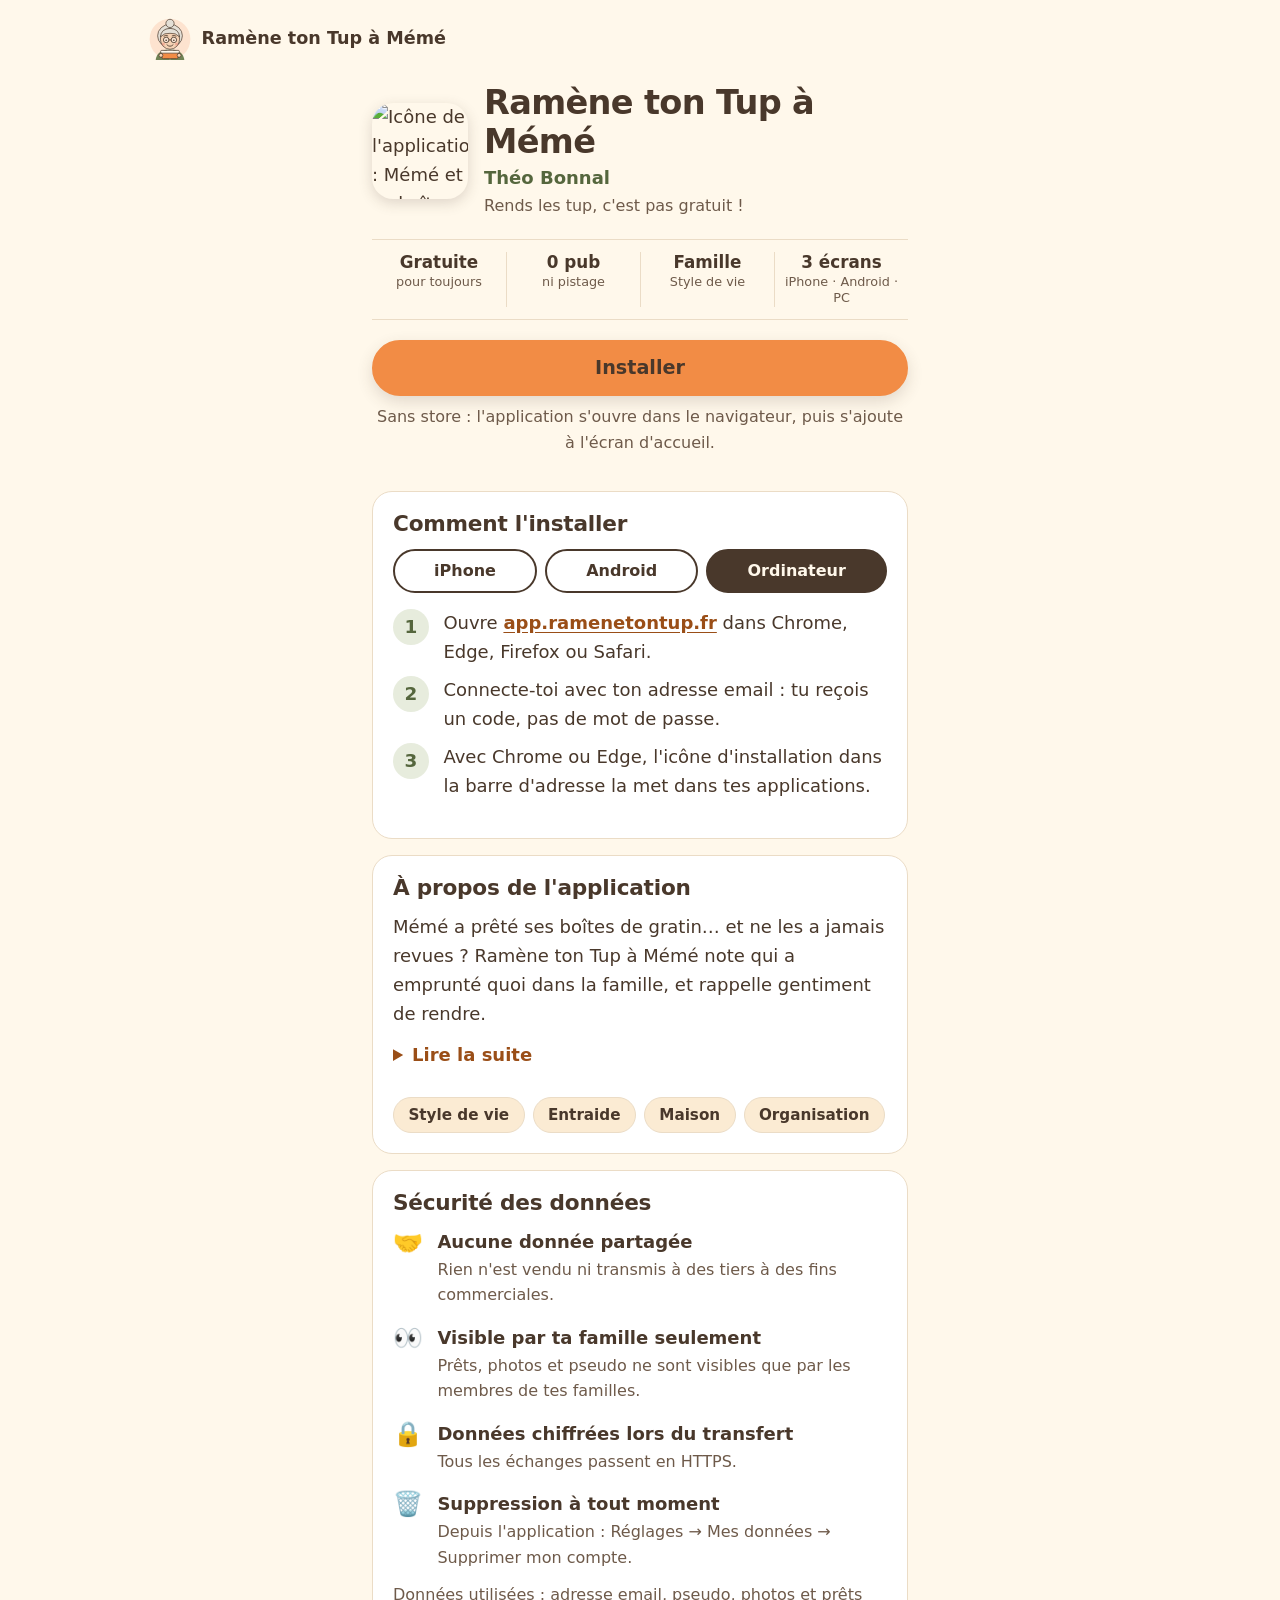
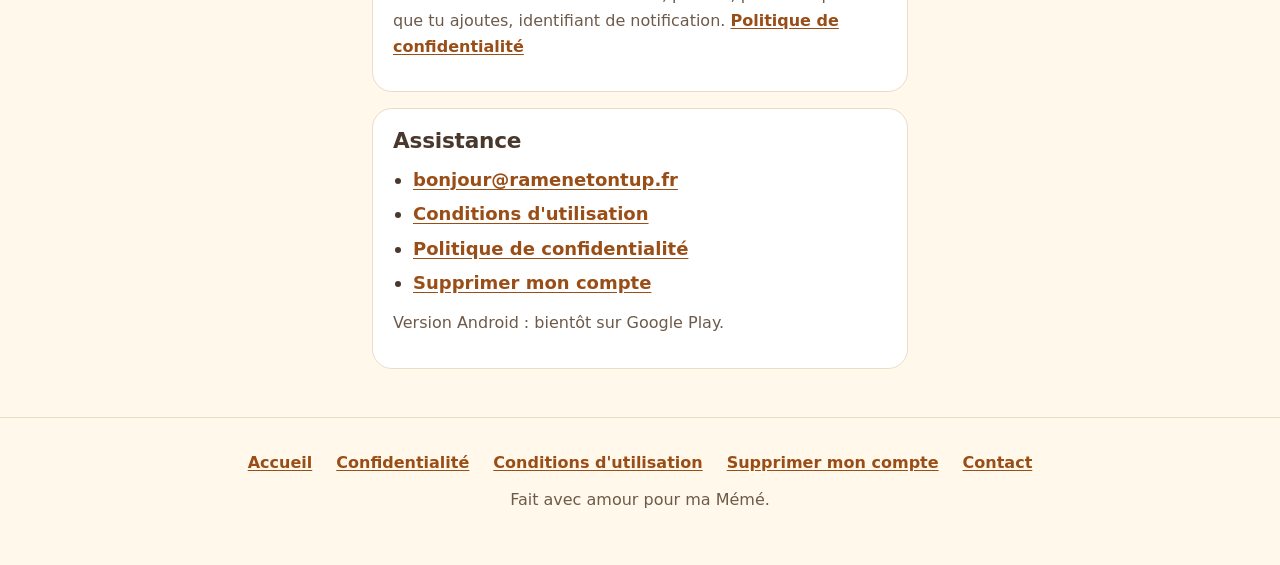
==== application.html @ ef3092c3 "Add files via upload" ====
<!doctype html>
<html lang="fr">
<head>
  <meta charset="utf-8">
  <meta name="viewport" content="width=device-width, initial-scale=1">
  <title>L'application — Ramène ton Tup à Mémé</title>
  <meta name="description" content="Ramène ton Tup à Mémé : note les boîtes prêtées en famille et rappelle gentiment de les rendre. Gratuite, sans publicité, sur iPhone, Android et ordinateur.">
  <meta name="theme-color" content="#FFF8EB">
  <meta property="og:type" content="website">
  <meta property="og:locale" content="fr_FR">
  <meta property="og:title" content="Ramène ton Tup à Mémé — l'application">
  <meta property="og:description" content="Note les boîtes prêtées en famille et rappelle gentiment de les rendre.">
  <meta property="og:url" content="https://ramenetontup.fr/application">
  <meta property="og:image" content="https://ramenetontup.fr/og-image.png">
  <link rel="icon" href="meme.svg" type="image/svg+xml">
  <link rel="apple-touch-icon" href="apple-touch-icon.png">
  <link rel="stylesheet" href="style.css">
</head>
<body>
<header class="site-header">
  <div class="wrap">
    <a class="brand" href="./"><img src="meme.svg" alt="" width="44" height="44">Ramène ton Tup à Mémé</a>
  </div>
</header>

<main class="listing">
  <!-- En-tête de fiche : icône, nom, éditeur, infos clés -->
  <section class="app-head">
    <div class="narrow">
      <div class="app-id">
        <img class="app-icon" src="icone-app.png" alt="Icône de l'application : Mémé et sa boîte orange" width="96" height="96">
        <div>
          <h1>Ramène ton Tup à Mémé</h1>
          <p class="app-dev">Théo Bonnal</p>
          <p class="app-tagline">Rends les tup, c'est pas gratuit&nbsp;!</p>
        </div>
      </div>

      <ul class="app-facts" aria-label="En bref">
        <li><strong>Gratuite</strong><span>pour toujours</span></li>
        <li><strong>0 pub</strong><span>ni pistage</span></li>
        <li><strong>Famille</strong><span>Style de vie</span></li>
        <li><strong>3 écrans</strong><span>iPhone · Android · PC</span></li>
      </ul>

      <a class="button primary install" id="install" href="https://app.ramenetontup.fr/">Installer</a>
      <p class="muted center">Sans store&nbsp;: l'application s'ouvre dans le navigateur, puis s'ajoute à l'écran d'accueil.</p>
    </div>
  </section>

  <!-- Captures d'écran (défilement horizontal) -->
  <section class="shots" id="shots" aria-label="Captures d'écran">
    <div class="shots-track" tabindex="0">
      <img src="captures/capture-1.png" alt="Accueil : les boîtes prêtées et empruntées dans la famille" loading="lazy">
      <img src="captures/capture-2.png" alt="Nouveau prêt : qui emprunte, combien de boîtes, et un rappel" loading="lazy">
      <img src="captures/capture-3.png" alt="Le Tribunal de Mémé et ses prix" loading="lazy">
      <img src="captures/capture-4.png" alt="Détail d'un prêt avec la photo de la boîte" loading="lazy">
      <img src="captures/capture-5.png" alt="Inventaire : à rendre et on me doit" loading="lazy">
      <img src="captures/capture-6.png" alt="Famille : le code d'invitation et les membres" loading="lazy">
      <img src="captures/capture-7.png" alt="Capture d'écran de l'application" loading="lazy">
      <img src="captures/capture-8.png" alt="Capture d'écran de l'application" loading="lazy">
    </div>
  </section>

  <div class="narrow">
    <!-- Comment l'installer, selon l'appareil -->
    <section class="card how-install" aria-labelledby="install-title">
      <h2 id="install-title">Comment l'installer</h2>
      <div class="tabs" role="tablist" aria-label="Appareil">
        <button type="button" role="tab" id="tab-iphone" aria-controls="panel-iphone" aria-selected="false">iPhone</button>
        <button type="button" role="tab" id="tab-android" aria-controls="panel-android" aria-selected="true">Android</button>
        <button type="button" role="tab" id="tab-pc" aria-controls="panel-pc" aria-selected="false">Ordinateur</button>
      </div>

      <div role="tabpanel" id="panel-iphone" aria-labelledby="tab-iphone" hidden>
        <ol class="steps">
          <li><span>Ouvre <a href="https://app.ramenetontup.fr/">app.ramenetontup.fr</a> dans <strong>Safari</strong>.</span></li>
          <li><span>Touche <strong>Partager</strong> (le carré avec une flèche vers le haut), puis <strong>Sur l'écran d'accueil</strong>, puis <strong>Ajouter</strong>.</span></li>
          <li><span>Ouvre l'application depuis ton écran d'accueil et connecte-toi <strong>là</strong>, avec ton adresse email.</span></li>
        </ol>
      </div>

      <div role="tabpanel" id="panel-android" aria-labelledby="tab-android">
        <ol class="steps">
          <li><span>Touche <strong>Installer</strong> ci-dessus (dans Chrome).</span></li>
          <li><span>Sur l'écran de bienvenue, touche <strong>Installer l'application</strong>. Sinon&nbsp;: menu ⋮ en haut à droite, puis <strong>Installer l'application</strong>.</span></li>
          <li><span>L'icône de Mémé apparaît sur ton écran d'accueil. Connecte-toi avec ton adresse email.</span></li>
        </ol>
      </div>

      <div role="tabpanel" id="panel-pc" aria-labelledby="tab-pc" hidden>
        <ol class="steps">
          <li><span>Ouvre <a href="https://app.ramenetontup.fr/">app.ramenetontup.fr</a> dans Chrome, Edge, Firefox ou Safari.</span></li>
          <li><span>Connecte-toi avec ton adresse email&nbsp;: tu reçois un code, pas de mot de passe.</span></li>
          <li><span>Avec Chrome ou Edge, l'icône d'installation dans la barre d'adresse la met dans tes applications.</span></li>
        </ol>
      </div>
    </section>

    <!-- À propos -->
    <section class="card" aria-labelledby="about-title">
      <h2 id="about-title">À propos de l'application</h2>
      <p>Mémé a prêté ses boîtes de gratin… et ne les a jamais revues&nbsp;? Ramène ton Tup à Mémé note qui a emprunté quoi dans la famille, et rappelle gentiment de rendre.</p>
      <details class="more">
        <summary>Lire la suite</summary>
        <h3>🥡 Un prêt noté en 10 secondes</h3>
        <p>Choisis qui emprunte, le nombre de boîtes, et ajoute une photo ou une description si tu veux. Les retours se notent en partie ou en totalité, et toute la famille voit les changements en direct.</p>
        <h3>🔔 Un rappel, pas un reproche</h3>
        <p>Le jour choisi, l'emprunteur reçoit une seule notification, au bon moment. Si tout est déjà rendu, il ne reçoit rien. <span class="muted">(Sur la version web, les rappels arrivent très bientôt.)</span></p>
        <h3>⚖️ Le Tribunal de Mémé</h3>
        <p>Prix du retour éclair, prix du cœur sur la main, prix de l'archéologie… Un palmarès pour rire, jamais pour gronder, à partager dans le groupe de la famille.</p>
        <h3>👵 Pensé pour Mémé</h3>
        <p>Gros boutons, textes lisibles, couleurs contrastées. Connexion par un code reçu par email&nbsp;: aucun mot de passe à retenir.</p>
        <h3>👨‍👩‍👧 Toute la famille, et même la belle-famille</h3>
        <p>On invite ses proches avec un code. On peut faire partie de plusieurs familles et passer de l'une à l'autre.</p>
        <p class="signature">Fait avec amour pour ma Mémé.</p>
      </details>
      <ul class="tags" aria-label="Catégories">
        <li>Style de vie</li>
        <li>Entraide</li>
        <li>Maison</li>
        <li>Organisation</li>
      </ul>
    </section>

    <!-- Sécurité des données -->
    <section class="card" aria-labelledby="data-title">
      <h2 id="data-title">Sécurité des données</h2>
      <ul class="safety">
        <li><span aria-hidden="true">🤝</span><div><strong>Aucune donnée partagée</strong><p>Rien n'est vendu ni transmis à des tiers à des fins commerciales.</p></div></li>
        <li><span aria-hidden="true">👀</span><div><strong>Visible par ta famille seulement</strong><p>Prêts, photos et pseudo ne sont visibles que par les membres de tes familles.</p></div></li>
        <li><span aria-hidden="true">🔒</span><div><strong>Données chiffrées lors du transfert</strong><p>Tous les échanges passent en HTTPS.</p></div></li>
        <li><span aria-hidden="true">🗑️</span><div><strong>Suppression à tout moment</strong><p>Depuis l'application&nbsp;: Réglages → Mes données → Supprimer mon compte.</p></div></li>
      </ul>
      <p class="muted">Données utilisées&nbsp;: adresse email, pseudo, photos et prêts que tu ajoutes, identifiant de notification. <a href="confidentialite.html">Politique de confidentialité</a></p>
    </section>

    <!-- Assistance -->
    <section class="card" aria-labelledby="help-title">
      <h2 id="help-title">Assistance</h2>
      <ul class="support">
        <li><a href="mailto:bonjour@ramenetontup.fr">bonjour@ramenetontup.fr</a></li>
        <li><a href="conditions.html">Conditions d'utilisation</a></li>
        <li><a href="confidentialite.html">Politique de confidentialité</a></li>
        <li><a href="suppression-compte.html">Supprimer mon compte</a></li>
      </ul>
      <p class="muted">Version Android&nbsp;: bientôt sur Google Play.</p>
    </section>
  </div>
</main>

<footer>
  <div class="wrap">
    <nav aria-label="Liens utiles">
      <a href="./">Accueil</a>
      <a href="confidentialite.html">Confidentialité</a>
      <a href="conditions.html">Conditions d'utilisation</a>
      <a href="suppression-compte.html">Supprimer mon compte</a>
      <a href="mailto:bonjour@ramenetontup.fr">Contact</a>
    </nav>
    <p>Fait avec amour pour ma Mémé.</p>
  </div>
</footer>

<script>
  (function () {
    // Captures : on retire celles qui n'existent pas ; sans aucune, la section disparaît.
    var shots = document.getElementById('shots');
    var imgs = shots.querySelectorAll('img');
    var left = imgs.length;
    function gone(img) {
      img.remove();
      left -= 1;
      if (left === 0) shots.hidden = true;
    }
    imgs.forEach(function (img) {
      if (img.complete && img.naturalWidth === 0) gone(img);
      else img.addEventListener('error', function () { gone(img); });
    });

    // Onglets : l'appareil de la personne est choisi d'office
    var tabs = document.querySelectorAll('.tabs [role="tab"]');
    function select(id) {
      tabs.forEach(function (tab) {
        var on = tab.id === id;
        tab.setAttribute('aria-selected', on ? 'true' : 'false');
        tab.tabIndex = on ? 0 : -1;
        document.getElementById(tab.getAttribute('aria-controls')).hidden = !on;
      });
    }
    tabs.forEach(function (tab) {
      tab.addEventListener('click', function () { select(tab.id); });
    });
    var ua = navigator.userAgent;
    var iphone = /iPhone|iPad|iPod/.test(ua) || (navigator.platform === 'MacIntel' && navigator.maxTouchPoints > 1);
    var android = /Android/.test(ua);
    select(iphone ? 'tab-iphone' : android ? 'tab-android' : 'tab-pc');
  })();
</script>
</body>
</html>
---- style.css ----
/* Ramène ton Tup à Mémé — mini-site. Mêmes couleurs et contrastes que l'application.
   Aucune police ni script à télécharger : la page reste légère et ne collecte rien. */
:root {
  --cream: #fff8eb;
  --surface: #ffffff;
  --surface-alt: #fbebd3;
  --border: #ebdcc6;
  --text: #49382b;
  --muted: #6e5a4a;
  --orange: #f28c45;
  --orange-soft: #fde3cf;
  --orange-text: #9a4e17;
  --olive: #718355;
  --olive-text: #55663d;
  --olive-soft: #e7ecdd;
  --red: #e87568;
  --danger-text: #a8443a;
  --danger-soft: #fbe1dd;
  --tape: #f1e3bd;
  --radius: 20px;
  /* Arrondie quand le système en a une (iPhone, Mac), sinon la police du téléphone */
  --round: ui-rounded, 'SF Pro Rounded', 'Nunito', 'Segoe UI Variable Display', system-ui, -apple-system, 'Segoe UI', Roboto, sans-serif;
  --body: 'Nunito', system-ui, -apple-system, 'Segoe UI', Roboto, sans-serif;
  /* L'écriture au feutre de Mémé sur le scotch */
  --marker: 'Segoe Print', 'Bradley Hand', 'Chalkboard SE', 'Comic Neue', cursive;
}

* { box-sizing: border-box; }
html { -webkit-text-size-adjust: 100%; }

body {
  margin: 0;
  background: var(--cream);
  color: var(--text);
  font-family: var(--body);
  font-size: 1.125rem;
  line-height: 1.6;
}

h1, h2, h3, .code { font-family: var(--round); font-weight: 700; line-height: 1.15; }
h1 { font-size: clamp(2.1rem, 7vw, 3.4rem); letter-spacing: -0.02em; margin: 0 0 1rem; }
h2 { font-size: clamp(1.45rem, 4.5vw, 1.9rem); letter-spacing: -0.01em; margin: 0 0 1rem; }
h3 { font-size: 1.2rem; margin: 0 0 0.25rem; }
p { margin: 0 0 0.75rem; }

a { color: var(--orange-text); font-weight: 700; text-underline-offset: 0.15em; }
a:focus-visible, .button:focus-visible { outline: 3px solid var(--text); outline-offset: 3px; border-radius: 6px; }

.wrap { max-width: 64rem; margin: 0 auto; padding: 0 1.25rem; }
.narrow { max-width: 36rem; margin: 0 auto; padding: 0 1.25rem; }

/* ---------------------------------------------------------------- En-tête et pied de page */
.site-header { padding: 1rem 0; }
.site-header .wrap { display: flex; align-items: center; justify-content: space-between; gap: 1rem; }
.brand { display: inline-flex; align-items: center; gap: 0.6rem; color: var(--text); text-decoration: none; font-family: var(--round); font-weight: 700; font-size: 1.1rem; }
.brand img { width: 2.75rem; height: 2.75rem; }

footer { border-top: 1px solid var(--border); margin-top: 3rem; padding: 2rem 0 2.5rem; color: var(--muted); font-size: 1rem; text-align: center; }
footer nav { display: flex; flex-wrap: wrap; justify-content: center; gap: 0.5rem 1.5rem; margin-bottom: 0.75rem; }

/* ---------------------------------------------------------------- Accueil : la boîte de Mémé */
.hero { padding: 1.5rem 0 3rem; }
.hero .wrap { display: grid; gap: 2rem; align-items: center; }
.hero-text .lead { font-size: 1.25rem; color: var(--muted); max-width: 32rem; }
.hero-actions { display: flex; flex-wrap: wrap; gap: 0.75rem; margin-top: 1.5rem; }
.hero-actions .button { width: auto; }

/* Sur téléphone, Mémé passe avant le titre : c'est elle qu'on voit en premier */
.scene { position: relative; width: min(15rem, 70%); margin: 0 auto 2rem; order: -1; container-type: inline-size; }
.scene .meme { display: block; width: 86%; height: auto; margin: 0 auto; }
/* La grande boîte posée dans les mains de Mémé */
.tup { position: absolute; left: 4%; right: 4%; bottom: -12%; }
.tup-lid {
  position: relative;
  height: 11cqw;
  margin: 0 -4%;
  background: var(--surface);
  border: 3px solid var(--text);
  border-radius: 14px;
  z-index: 1;
  transform-origin: 10% 100%;
  animation: lid 1.1s 0.4s ease-in-out both;
}
.tup-body {
  height: 25cqw;
  margin-top: -6px;
  background: var(--orange);
  border: 3px solid var(--text);
  border-radius: 6px 6px 22px 22px;
}
/* Le scotch avec le nom au feutre, comme sur les vraies boîtes */
.tape {
  position: absolute;
  left: 50%;
  top: 50%;
  width: max-content;
  max-width: 108%;
  padding: 0.15rem 0.9rem;
  background: var(--tape);
  box-shadow: 0 1px 2px rgba(73, 56, 43, 0.2);
  font-family: var(--marker);
  font-size: clamp(0.8rem, 5.5cqw, 1.2rem);
  line-height: 1.5;
  white-space: nowrap;
  transform: translate(-50%, -50%) rotate(-3deg);
  clip-path: polygon(2% 0, 98% 6%, 100% 100%, 0 94%);
}
@keyframes lid {
  0% { transform: translateY(0) rotate(0); }
  35% { transform: translateY(-22px) rotate(-6deg); }
  65% { transform: translateY(-22px) rotate(-6deg); }
  100% { transform: translateY(0) rotate(0); }
}
@media (prefers-reduced-motion: reduce) { .tup-lid { animation: none; } }

@media (min-width: 52rem) {
  .hero { padding: 3rem 0 4.5rem; }
  .hero .wrap { grid-template-columns: 1.2fr 0.8fr; gap: 3rem; }
  .scene { width: 100%; max-width: 24rem; order: 0; margin-bottom: 1.5rem; }
}

/* ---------------------------------------------------------------- Sections de l'accueil */
section { padding: 2.5rem 0; }

.steps { margin: 0; padding: 0; list-style: none; counter-reset: step; display: grid; gap: 1rem; }
.steps li { counter-increment: step; display: flex; gap: 0.9rem; align-items: flex-start; }
.steps li::before {
  content: counter(step);
  flex: 0 0 2.5rem;
  height: 2.5rem;
  border-radius: 999px;
  background: var(--olive-soft);
  color: var(--olive-text);
  font: 700 1.15rem/2.5rem var(--round);
  text-align: center;
}
.how .steps { max-width: 40rem; }
@media (min-width: 52rem) {
  .how .steps { grid-template-columns: repeat(3, 1fr); max-width: none; gap: 2rem; }
  .how .steps li { flex-direction: column; }
  .how .steps li::before { flex: none; width: 2.5rem; }
}

.features { list-style: none; margin: 0; padding: 0; display: grid; gap: 1.5rem 2.5rem; }
.features li { display: grid; grid-template-columns: 2.75rem 1fr; gap: 0 0.9rem; }
.features .icon { grid-row: span 2; font-size: 1.9rem; line-height: 1; padding-top: 0.15rem; }
.features p { color: var(--muted); margin: 0; }
@media (min-width: 52rem) { .features { grid-template-columns: 1fr 1fr; } }

/* Un verdict du Tribunal, présenté comme le billet que Mémé glisserait dans la boîte */
.verdict {
  background: var(--surface);
  border: 2px solid var(--text);
  border-radius: 6px;
  padding: 1.5rem 1.5rem 1.25rem;
  max-width: 34rem;
  margin: 0 auto;
  box-shadow: 6px 6px 0 var(--orange);
  transform: rotate(-1deg);
}
.verdict .prize { font-family: var(--round); font-weight: 700; font-size: 1.3rem; margin-bottom: 0.25rem; }
.verdict .ruling { font-size: 1.15rem; }
.verdict .signature { font-family: var(--marker); text-align: right; color: var(--orange-text); margin: 0; }

.reassure { background: var(--olive-soft); }
.reassure .wrap { display: flex; flex-wrap: wrap; gap: 0.5rem 2rem; align-items: center; justify-content: space-between; }
.reassure p { margin: 0; font-size: 1.15rem; color: var(--olive-text); font-weight: 700; }

.closing { text-align: center; }
.closing .lead { color: var(--muted); max-width: 32rem; margin: 0 auto 1.5rem; }
.closing .hero-actions { justify-content: center; }

/* ---------------------------------------------------------------- Boutons */
.button {
  display: inline-flex;
  align-items: center;
  justify-content: center;
  gap: 0.5rem;
  width: 100%;
  min-height: 3.5rem;
  padding: 0.75rem 1.25rem;
  border-radius: 999px;
  border: 2px solid var(--text);
  background: var(--surface);
  color: var(--text);
  font: 800 1.1rem/1.2 var(--body);
  text-decoration: none;
  cursor: pointer;
}
.button + .button { margin-top: 0.75rem; }
.hero-actions .button + .button { margin-top: 0; }
/* Texte brun sur orange : contraste 4.6:1, comme dans l'app */
.button.primary { background: var(--orange); border-color: var(--orange); box-shadow: 0 6px 16px rgba(73, 56, 43, 0.16); }
.button.soon { border-style: dashed; border-color: var(--border); color: var(--muted); cursor: default; }

/* ---------------------------------------------------------------- Pages de texte */
.page-title { text-align: center; padding: 1rem 0 1.5rem; }
.page-title h1 { font-size: clamp(1.9rem, 6vw, 2.4rem); margin-bottom: 0.5rem; }
.updated { color: var(--muted); font-size: 1rem; margin: 0; }

.card {
  background: var(--surface);
  border: 1px solid var(--border);
  border-radius: var(--radius);
  padding: 1.25rem;
  margin-bottom: 1rem;
}
.card.summary { background: var(--olive-soft); border-color: transparent; }
.card h2 { font-size: 1.35rem; margin-bottom: 0.75rem; }
.card h2:not(:first-child) { margin-top: 1.25rem; }
.card ul { margin: 0 0 0.75rem; padding-left: 1.25rem; }
.card li { margin-bottom: 0.35rem; }
.card .steps { gap: 0.25rem; margin-bottom: 0.75rem; }
.card .steps li::before { flex-basis: 2.25rem; height: 2.25rem; line-height: 2.25rem; }

.muted { color: var(--muted); font-size: 1rem; }
.center { text-align: center; }

/* ---------------------------------------------------------------- Lien d'invitation (étape 11) */
.code-box { background: var(--orange-soft); border-radius: 12px; padding: 1rem 0.5rem; text-align: center; margin: 0.5rem 0 0.75rem; }
.code { font-size: clamp(1.9rem, 9vw, 2.4rem); letter-spacing: 0.12em; white-space: nowrap; margin: 0; padding-left: 0.12em; user-select: all; -webkit-user-select: all; }
.notice { border-radius: 12px; padding: 0.75rem 1rem; font-weight: 700; }
.notice.ok { background: var(--olive-soft); color: var(--olive-text); }
.notice.error { background: var(--danger-soft); color: var(--danger-text); }
.stores { display: grid; gap: 0.75rem; }

[hidden] { display: none !important; }

/* ---------------------------------------------------------------- Fiche de l'application (application.html) */
/* (les cartes gardent leur propre marge intérieure) */
.app-head { padding: 0.5rem 0 1.5rem; }
.app-id { display: flex; gap: 1rem; align-items: center; margin-bottom: 1.25rem; }
.app-icon { flex: 0 0 auto; width: 6rem; height: 6rem; border-radius: 22%; box-shadow: 0 4px 14px rgba(73, 56, 43, 0.18); }
.app-id h1 { font-size: clamp(1.6rem, 6vw, 2.1rem); margin: 0 0 0.2rem; }
.app-dev { margin: 0; color: var(--olive-text); font-weight: 800; }
.app-tagline { margin: 0; color: var(--muted); font-size: 1rem; }

.app-facts { list-style: none; margin: 0 0 1.25rem; padding: 0.75rem 0; display: grid; grid-template-columns: repeat(4, 1fr); border-block: 1px solid var(--border); }
.app-facts li { display: flex; flex-direction: column; align-items: center; text-align: center; padding: 0 0.25rem; }
.app-facts li + li { border-left: 1px solid var(--border); }
.app-facts strong { font-family: var(--round); font-size: 1.05rem; line-height: 1.3; }
.app-facts span { color: var(--muted); font-size: 0.8rem; line-height: 1.3; }

.button.install { font-size: 1.2rem; margin-bottom: 0.5rem; }

/* Captures : bande qui défile, comme dans un store */
.shots { margin: 0 0 1.5rem; padding: 0; }
.shots-track {
  display: flex;
  gap: 0.75rem;
  overflow-x: auto;
  scroll-snap-type: x mandatory;
  padding: 0.25rem max(1.25rem, calc((100vw - 36rem) / 2)) 1rem;
  scrollbar-width: thin;
}
.shots-track:focus-visible { outline: 3px solid var(--text); outline-offset: -3px; }
.shots-track img {
  flex: 0 0 auto;
  height: min(28rem, 70vh);
  width: auto;
  border-radius: 16px;
  border: 1px solid var(--border);
  background: var(--surface-alt);
  scroll-snap-align: center;
}

.tabs { display: flex; gap: 0.5rem; margin-bottom: 1rem; flex-wrap: wrap; }
.tabs button {
  flex: 1 1 auto;
  min-height: 2.75rem;
  padding: 0.4rem 1rem;
  border-radius: 999px;
  border: 2px solid var(--text);
  background: var(--surface);
  color: var(--text);
  font: 800 1rem/1.2 var(--body);
  cursor: pointer;
}
.tabs button[aria-selected='true'] { background: var(--text); color: var(--cream); }
.tabs button:focus-visible { outline: 3px solid var(--orange); outline-offset: 2px; }

.more summary { cursor: pointer; font-weight: 800; color: var(--orange-text); margin-bottom: 0.75rem; }
.more h3 { margin-top: 1rem; }
.more .signature { font-family: var(--marker); color: var(--orange-text); text-align: right; margin-top: 1rem; }

.tags { list-style: none; padding: 0 !important; margin: 1rem 0 0 !important; display: flex; flex-wrap: wrap; gap: 0.5rem; }
.tags li { margin: 0 !important; padding: 0.3rem 0.9rem; border-radius: 999px; border: 1px solid var(--border); background: var(--surface-alt); font-size: 0.95rem; font-weight: 700; }

.safety { list-style: none; padding: 0 !important; display: grid; gap: 1rem; }
.safety li { display: flex; gap: 0.9rem; align-items: flex-start; margin: 0 !important; }
.safety li > span { font-size: 1.5rem; line-height: 1.2; }
.safety p { margin: 0; color: var(--muted); font-size: 1rem; }

.support { padding-left: 1.25rem; }
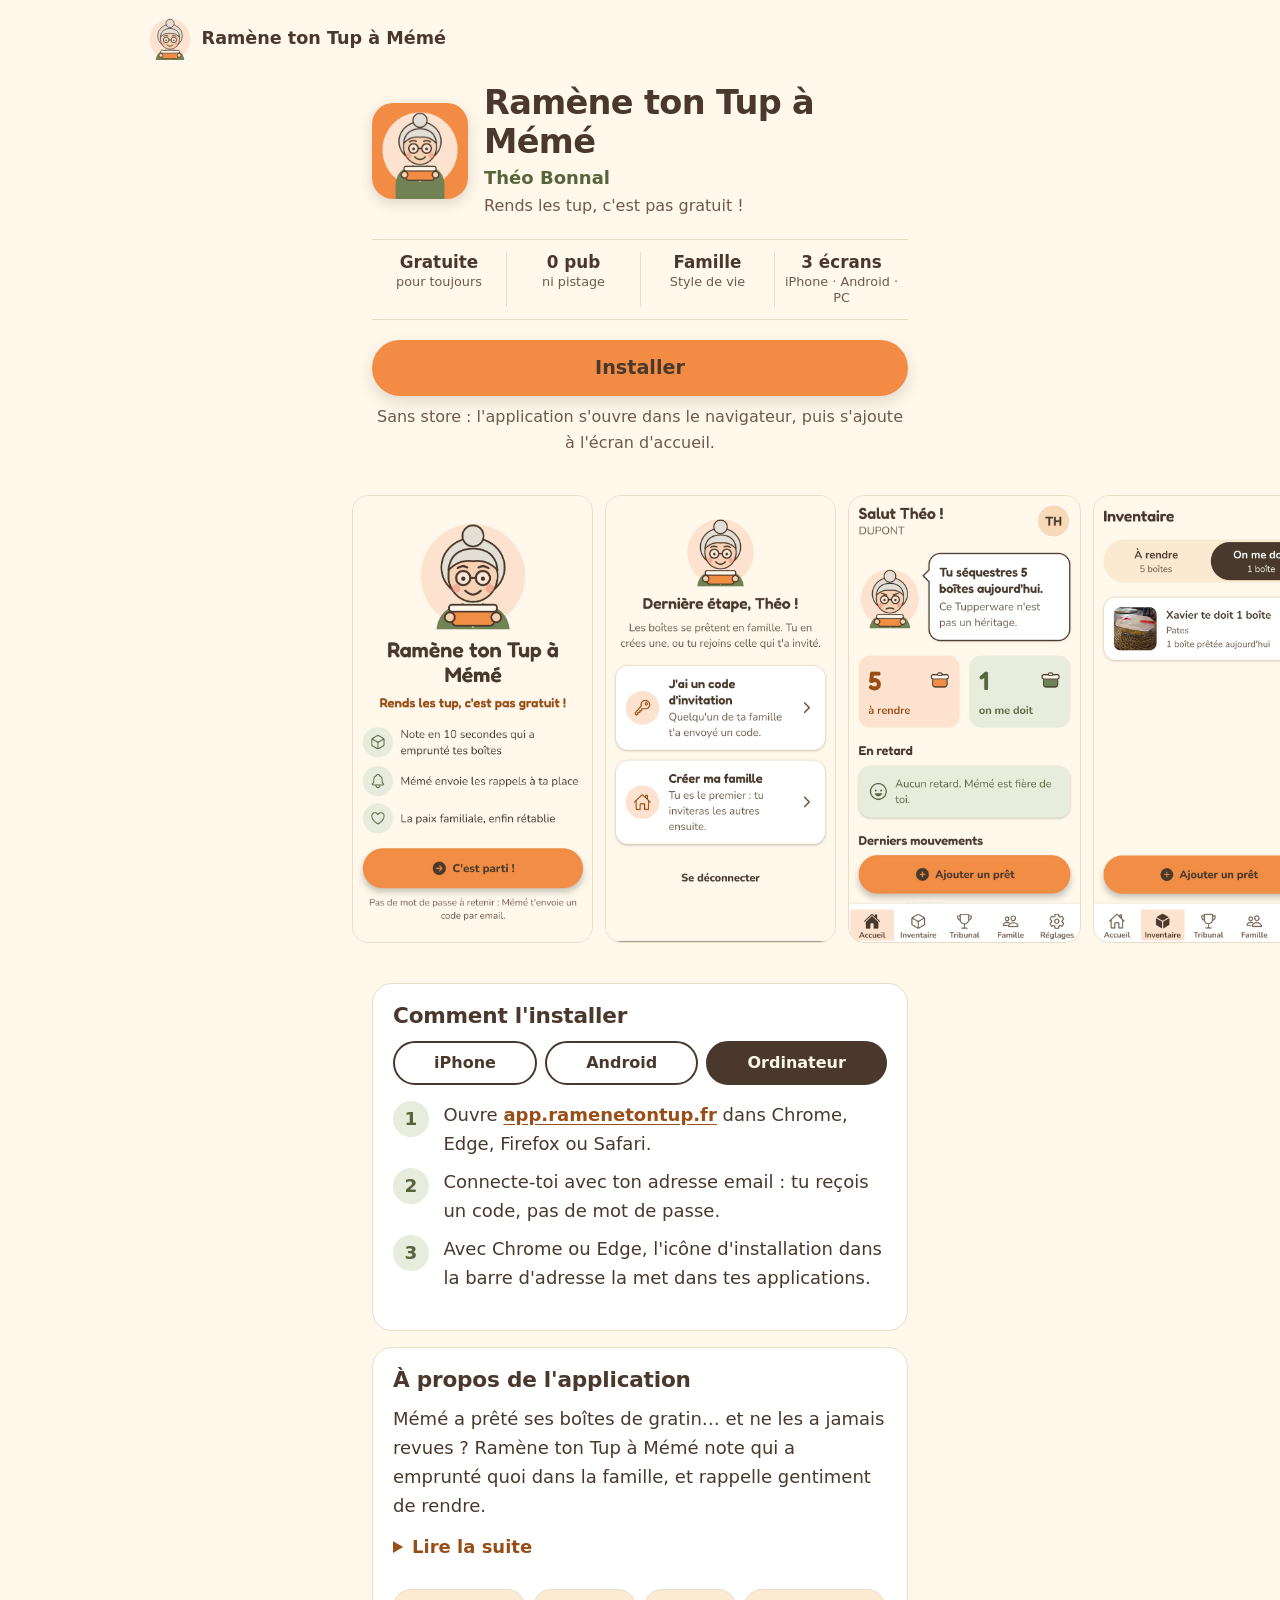
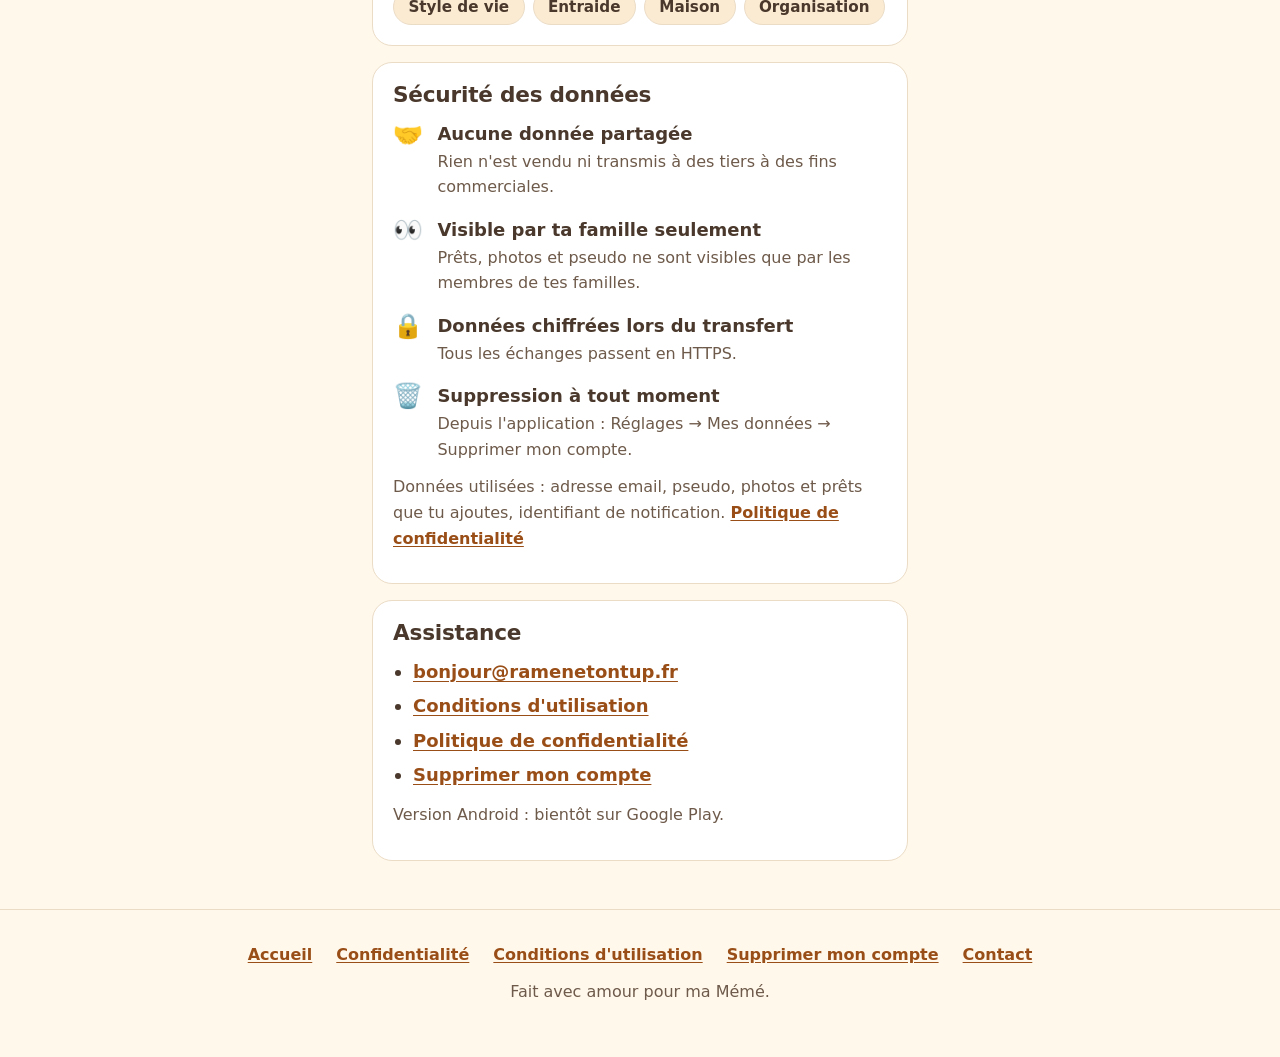
==== commit 6170f55e: "Add files via upload" ====
--- a/application.html
+++ b/application.html
@@ -51,14 +51,14 @@
   <!-- Captures d'écran (défilement horizontal) -->
   <section class="shots" id="shots" aria-label="Captures d'écran">
     <div class="shots-track" tabindex="0">
-      <img src="captures/capture-1.png" alt="Accueil : les boîtes prêtées et empruntées dans la famille" loading="lazy">
-      <img src="captures/capture-2.png" alt="Nouveau prêt : qui emprunte, combien de boîtes, et un rappel" loading="lazy">
-      <img src="captures/capture-3.png" alt="Le Tribunal de Mémé et ses prix" loading="lazy">
-      <img src="captures/capture-4.png" alt="Détail d'un prêt avec la photo de la boîte" loading="lazy">
-      <img src="captures/capture-5.png" alt="Inventaire : à rendre et on me doit" loading="lazy">
-      <img src="captures/capture-6.png" alt="Famille : le code d'invitation et les membres" loading="lazy">
-      <img src="captures/capture-7.png" alt="Capture d'écran de l'application" loading="lazy">
-      <img src="captures/capture-8.png" alt="Capture d'écran de l'application" loading="lazy">
+      <img src="capture-1.png" alt="Accueil : les boîtes prêtées et empruntées dans la famille" loading="lazy">
+      <img src="capture-2.png" alt="Nouveau prêt : qui emprunte, combien de boîtes, et un rappel" loading="lazy">
+      <img src="capture-3.png" alt="Le Tribunal de Mémé et ses prix" loading="lazy">
+      <img src="capture-4.png" alt="Détail d'un prêt avec la photo de la boîte" loading="lazy">
+      <img src="capture-5.png" alt="Inventaire : à rendre et on me doit" loading="lazy">
+      <img src="capture-6.png" alt="Famille : le code d'invitation et les membres" loading="lazy">
+      <img src="capture-7.png" alt="Capture d'écran de l'application" loading="lazy">
+      <img src="capture-8.png" alt="Capture d'écran de l'application" loading="lazy">
     </div>
   </section>
 
